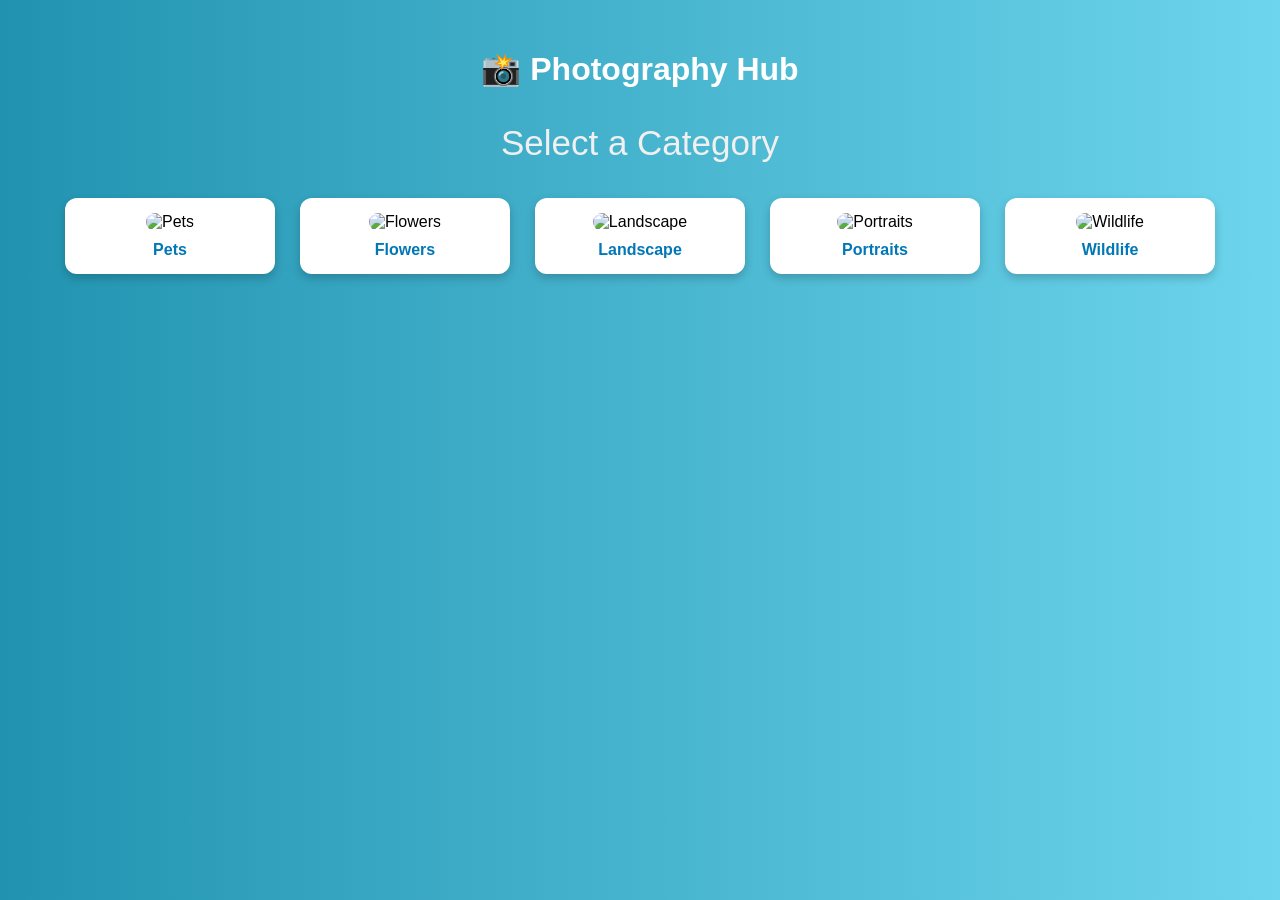
==== index.html @ 1efd88ad "Create index.html" ====
<!DOCTYPE html>
<html lang="en">
<head>
    <meta charset="UTF-8">
    <title>Photography Hub</title>
    <link rel="stylesheet" href="styling.css">
</head>
<body>

    <div class="container">
        <h1>📸 Photography Hub</h1>
        <p>Select a Category</p>

        <div class="categories">

            <div class="card">
                <img src="images/pet.jpg" alt="Pets">
                <a href="#">Pets</a>
            </div>

            <div class="card">
                <img src="images/flower.jpg" alt="Flowers">
                <a href="#">Flowers</a>
            </div>

            <div class="card">
                <img src="images/landscape.jpg" alt="Landscape">
                <a href="#">Landscape</a>
            </div>

            <div class="card">
                <img src="images/portrait.jpg" alt="Portraits">
                <a href="#">Portraits</a>
            </div>

            <div class="card">
                <img src="images/wildlife.jpg" alt="Wildlife">
                <a href="#">Wildlife</a>
            </div>

        </div>
    </div>

</body>
</html>
---- styling.css ----
body {
    margin: 0;
    font-family: Arial, sans-serif;
    background: linear-gradient(to right, #2193b0, #6dd5ed); 
    text-align: center;
}

.container {
    margin-top: 50px;
}

h1 {
    color: white;
}

p {
    color: #f0f0f0;
    font-size: 35px;
}

.categories {
    display: flex;
    justify-content: center;
    gap: 25px;
    flex-wrap: wrap;
    margin-top: 30px;
}

.card {
    background: white;
    padding: 15px;
    border-radius: 12px;
    width: 180px;
    box-shadow: 0 4px 10px rgba(0,0,0,0.2);
    transition: transform 0.3s;
}

.card:hover {
    transform: scale(1.05);
}

.card img {
    width: 100%;
    border-radius: 10px;
}

.card a {
    display: block;
    margin-top: 10px;
    text-decoration: none;
    color: #0077b6;
    font-weight: bold;
}
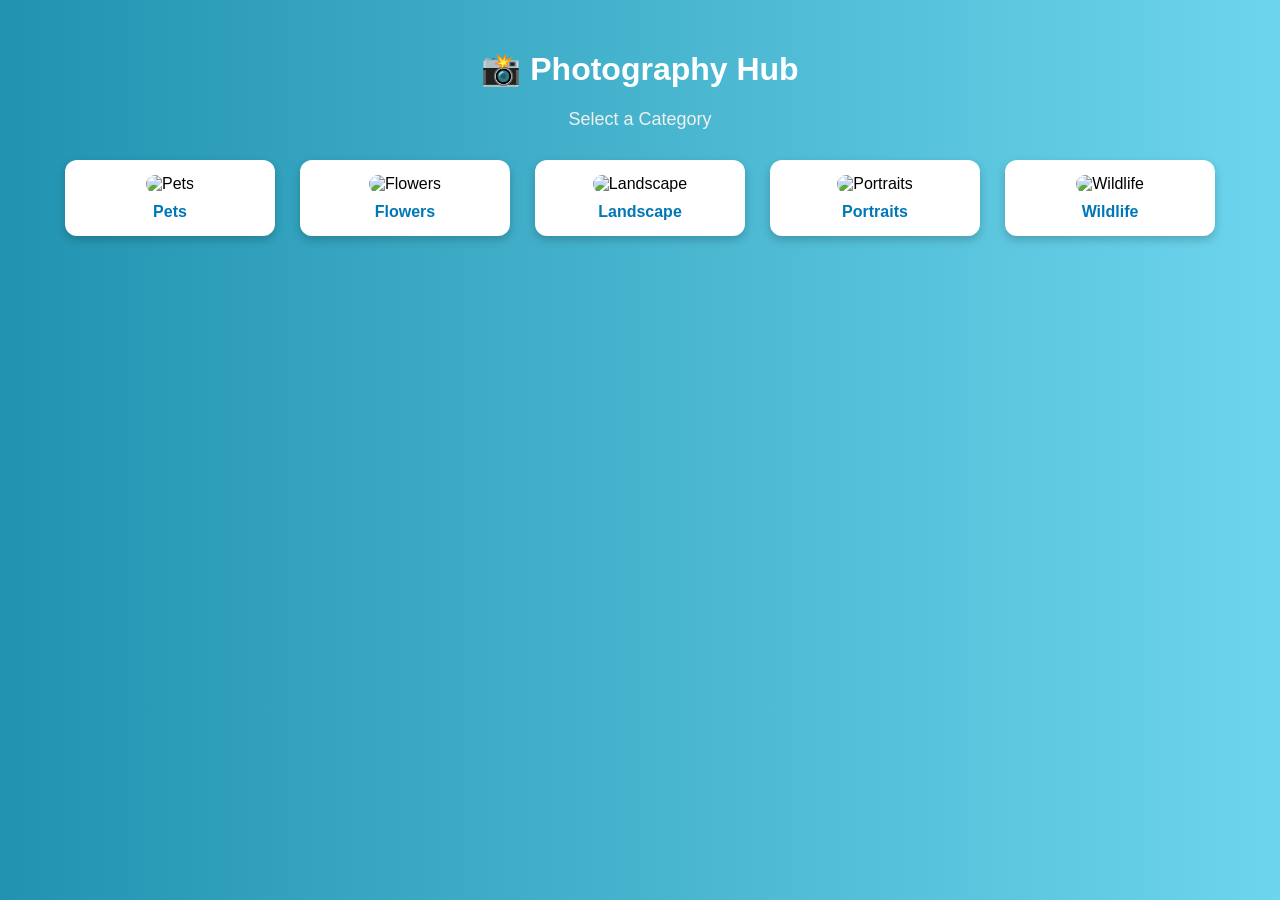
==== commit 9815bcd1: "Add files via upload touch index.html git add . git commit -m "Created index.html" git push" ====
--- a/index.html
+++ b/index.html
@@ -1,45 +1,45 @@
-<!DOCTYPE html>
-<html lang="en">
-<head>
-    <meta charset="UTF-8">
-    <title>Photography Hub</title>
-    <link rel="stylesheet" href="styling.css">
-</head>
-<body>
-
-    <div class="container">
-        <h1>📸 Photography Hub</h1>
-        <p>Select a Category</p>
-
-        <div class="categories">
-
-            <div class="card">
-                <img src="images/pet.jpg" alt="Pets">
-                <a href="#">Pets</a>
-            </div>
-
-            <div class="card">
-                <img src="images/flower.jpg" alt="Flowers">
-                <a href="#">Flowers</a>
-            </div>
-
-            <div class="card">
-                <img src="images/landscape.jpg" alt="Landscape">
-                <a href="#">Landscape</a>
-            </div>
-
-            <div class="card">
-                <img src="images/portrait.jpg" alt="Portraits">
-                <a href="#">Portraits</a>
-            </div>
-
-            <div class="card">
-                <img src="images/wildlife.jpg" alt="Wildlife">
-                <a href="#">Wildlife</a>
-            </div>
-
-        </div>
-    </div>
-
-</body>
-</html>
+<!DOCTYPE html>
+<html lang="en">
+<head>
+    <meta charset="UTF-8">
+    <title>Photography Hub</title>
+    <link rel="stylesheet" href="styling.css">
+</head>
+<body>
+
+    <div class="container">
+        <h1>📸 Photography Hub</h1>
+        <p>Select a Category</p>
+
+        <div class="categories">
+
+            <div class="card">
+                <img src="images/pet.jpg" alt="Pets">
+                <a href="#">Pets</a>
+            </div>
+
+            <div class="card">
+                <img src="images/flower.jpg" alt="Flowers">
+                <a href="#">Flowers</a>
+            </div>
+
+            <div class="card">
+                <img src="images/landscape.jpg" alt="Landscape">
+                <a href="#">Landscape</a>
+            </div>
+
+            <div class="card">
+                <img src="images/portrait.jpg" alt="Portraits">
+                <a href="#">Portraits</a>
+            </div>
+
+            <div class="card">
+                <img src="images/wildlife.jpg" alt="Wildlife">
+                <a href="#">Wildlife</a>
+            </div>
+
+        </div>
+    </div>
+
+</body>
+</html>
--- a/styling.css
+++ b/styling.css
@@ -1,53 +1,53 @@
-body {
-    margin: 0;
-    font-family: Arial, sans-serif;
-    background: linear-gradient(to right, #2193b0, #6dd5ed); 
-    text-align: center;
-}
-
-.container {
-    margin-top: 50px;
-}
-
-h1 {
-    color: white;
-}
-
-p {
-    color: #f0f0f0;
-    font-size: 35px;
-}
-
-.categories {
-    display: flex;
-    justify-content: center;
-    gap: 25px;
-    flex-wrap: wrap;
-    margin-top: 30px;
-}
-
-.card {
-    background: white;
-    padding: 15px;
-    border-radius: 12px;
-    width: 180px;
-    box-shadow: 0 4px 10px rgba(0,0,0,0.2);
-    transition: transform 0.3s;
-}
-
-.card:hover {
-    transform: scale(1.05);
-}
-
-.card img {
-    width: 100%;
-    border-radius: 10px;
-}
-
-.card a {
-    display: block;
-    margin-top: 10px;
-    text-decoration: none;
-    color: #0077b6;
-    font-weight: bold;
-}
+body {
+    margin: 0;
+    font-family: Arial, sans-serif;
+    background: linear-gradient(to right, #2193b0, #6dd5ed); 
+    text-align: center;
+}
+
+.container {
+    margin-top: 50px;
+}
+
+h1 {
+    color: white;
+}
+
+p {
+    color: #f0f0f0;
+    font-size: 18px;
+}
+
+.categories {
+    display: flex;
+    justify-content: center;
+    gap: 25px;
+    flex-wrap: wrap;
+    margin-top: 30px;
+}
+
+.card {
+    background: white;
+    padding: 15px;
+    border-radius: 12px;
+    width: 180px;
+    box-shadow: 0 4px 10px rgba(0,0,0,0.2);
+    transition: transform 0.3s;
+}
+
+.card:hover {
+    transform: scale(1.05);
+}
+
+.card img {
+    width: 100%;
+    border-radius: 10px;
+}
+
+.card a {
+    display: block;
+    margin-top: 10px;
+    text-decoration: none;
+    color: #0077b6;
+    font-weight: bold;
+}
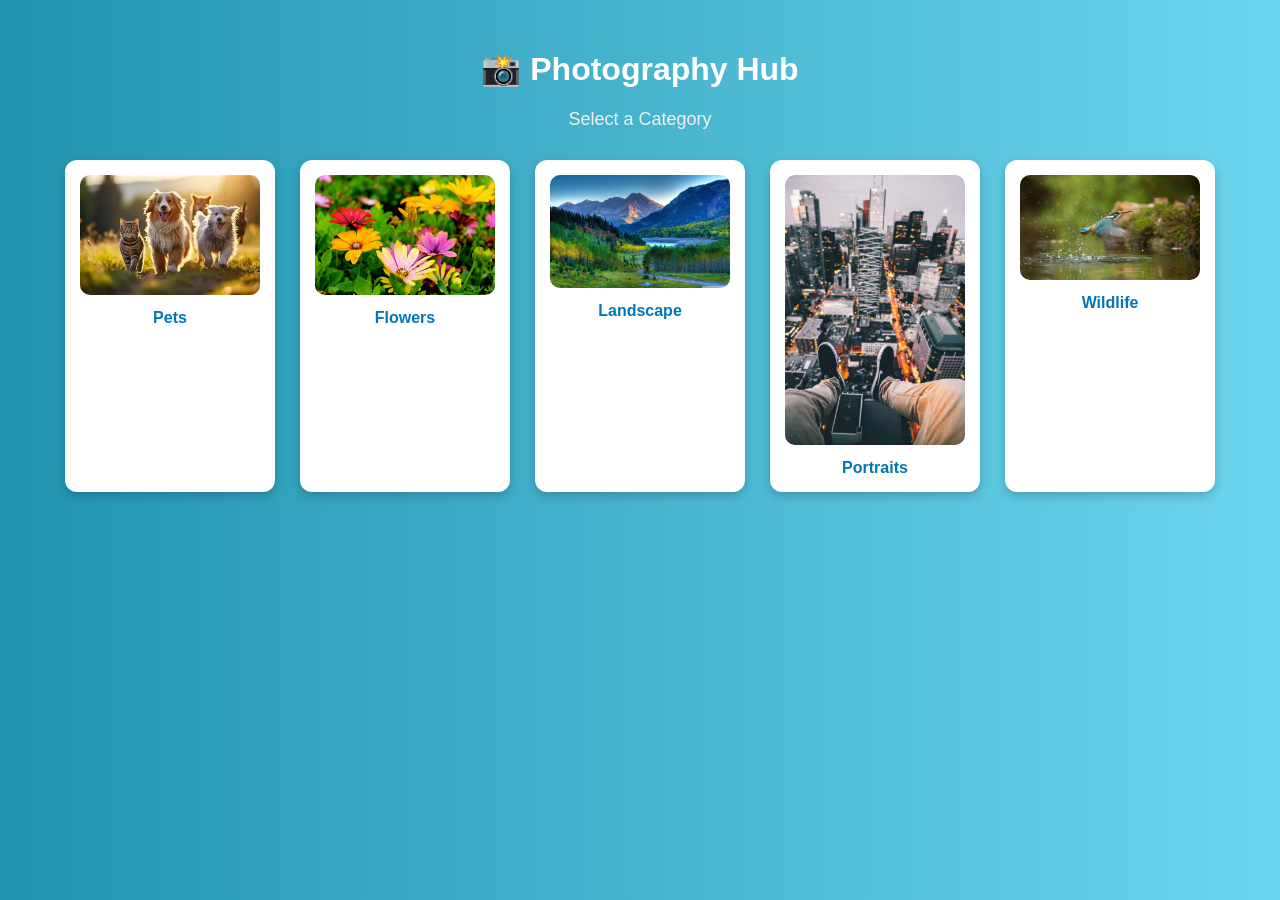
==== commit d1e94b37: "index.html" ====
--- a/index.html
+++ b/index.html
@@ -14,27 +14,27 @@
         <div class="categories">
 
             <div class="card">
-                <img src="images/pet.jpg" alt="Pets">
+                <img src="pet.jpg" alt="Pets">
                 <a href="#">Pets</a>
             </div>
 
             <div class="card">
-                <img src="images/flower.jpg" alt="Flowers">
+                <img src="flower.jpg" alt="Flowers">
                 <a href="#">Flowers</a>
             </div>
 
             <div class="card">
-                <img src="images/landscape.jpg" alt="Landscape">
+                <img src="landscape.jpg" alt="Landscape">
                 <a href="#">Landscape</a>
             </div>
 
             <div class="card">
-                <img src="images/portrait.jpg" alt="Portraits">
+                <img src="portrait.jpg" alt="Portraits">
                 <a href="#">Portraits</a>
             </div>
 
             <div class="card">
-                <img src="images/wildlife.jpg" alt="Wildlife">
+                <img src="wildlife.jpg" alt="Wildlife">
                 <a href="#">Wildlife</a>
             </div>
 
@@ -42,4 +42,4 @@
     </div>
 
 </body>
-</html>+</html>
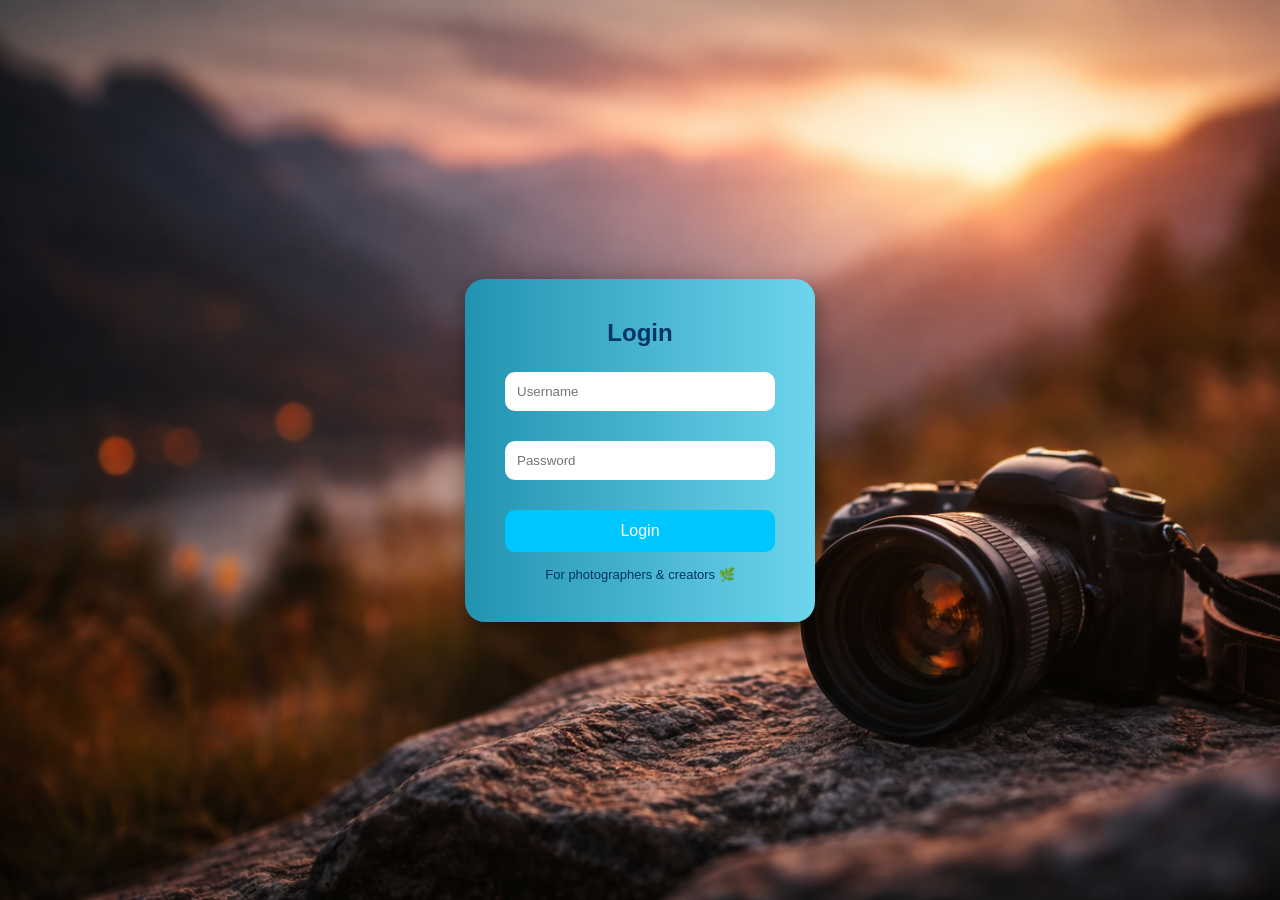
==== commit f9b4f384: "Add files via upload" ====
--- a/index.html
+++ b/index.html
@@ -1,45 +1,114 @@
 <!DOCTYPE html>
 <html lang="en">
 <head>
-    <meta charset="UTF-8">
-    <title>Photography Hub</title>
-    <link rel="stylesheet" href="styling.css">
+<meta charset="UTF-8">
+<meta name="viewport" content="width=device-width, initial-scale=1.0">
+<title>Login Page</title>
+
+<style>
+    *{
+        margin:0;
+        padding:0;
+        box-sizing:border-box;
+        font-family: Arial, Helvetica, sans-serif;
+    }
+
+    body{
+        height:100vh;
+        display:flex;
+        justify-content:center;
+        align-items:center;
+        background-image:url(photography.png);
+		background-size:cover;
+		background-position:center;
+		background-repeat:no-repeat;
+    }
+
+   .login-box{
+    width:350px;
+    padding:40px;
+    background: linear-gradient(to right, #2193b0, #6dd5ed);
+    border-radius:20px;
+    box-shadow: 0 8px 25px rgba(0,0,0,0.4);
+    text-align:center;
+    color:white;
+}
+
+    .login-box h2{
+    margin-bottom:25px;
+    color:#003366;  
+}
+
+    .input-box{
+        margin-bottom:15px;
+        text-align:left;
+    }
+
+    .input-box input{
+    width:100%;
+    padding:12px;
+    margin-bottom:15px;
+    border-radius:10px;
+    border:none;
+    outline:none;
+}
+
+.login-btn{
+    width:100%;
+    padding:12px;
+    border:none;
+    border-radius:10px;
+    background:#00c6ff;
+    color:white;
+    font-size:16px;
+    cursor:pointer;
+    transition:0.3s;
+}
+
+.login-btn:hover{
+    background:#0099cc;
+}
+    .footer-text{
+        margin-top:15px;
+        font-size:13px;
+        color:#003366;
+    }
+</style>
+
 </head>
 <body>
 
-    <div class="container">
-        <h1>📸 Photography Hub</h1>
-        <p>Select a Category</p>
+<div class="login-box">
+    <h2>Login</h2>
+	<div class="input-box">
+    <input type="text" id="username" placeholder="Username">
+</div>
 
-        <div class="categories">
+<div class="input-box">
+    <input type="password" id="password" placeholder="Password">
+</div>
 
-            <div class="card">
-                <img src="pet.jpg" alt="Pets">
-                <a href="#">Pets</a>
-            </div>
+<button class="login-btn" onclick="login()">Login</button>
 
-            <div class="card">
-                <img src="flower.jpg" alt="Flowers">
-                <a href="#">Flowers</a>
-            </div>
+  
+   
 
-            <div class="card">
-                <img src="landscape.jpg" alt="Landscape">
-                <a href="#">Landscape</a>
-            </div>
+    <div class="footer-text">
+        For photographers & creators 🌿
+    </div>
+</div>
+<script>
+function login() {
+    let user = document.getElementById("username").value;
+    let pass = document.getElementById("password").value;
 
-            <div class="card">
-                <img src="portrait.jpg" alt="Portraits">
-                <a href="#">Portraits</a>
-            </div>
-
-            <div class="card">
-                <img src="wildlife.jpg" alt="Wildlife">
-                <a href="#">Wildlife</a>
-            </div>
-
-        </div>
-    </div>
-
+    if(user === "admin" && pass === "1234") {
+        localStorage.setItem("loggedIn", "true");
+        window.location.href = "home.html"; // redirect to main page
+    } else {
+        alert("Invalid login");
+    }
+}
+</script>
 </body>
-</html>
+</html>
